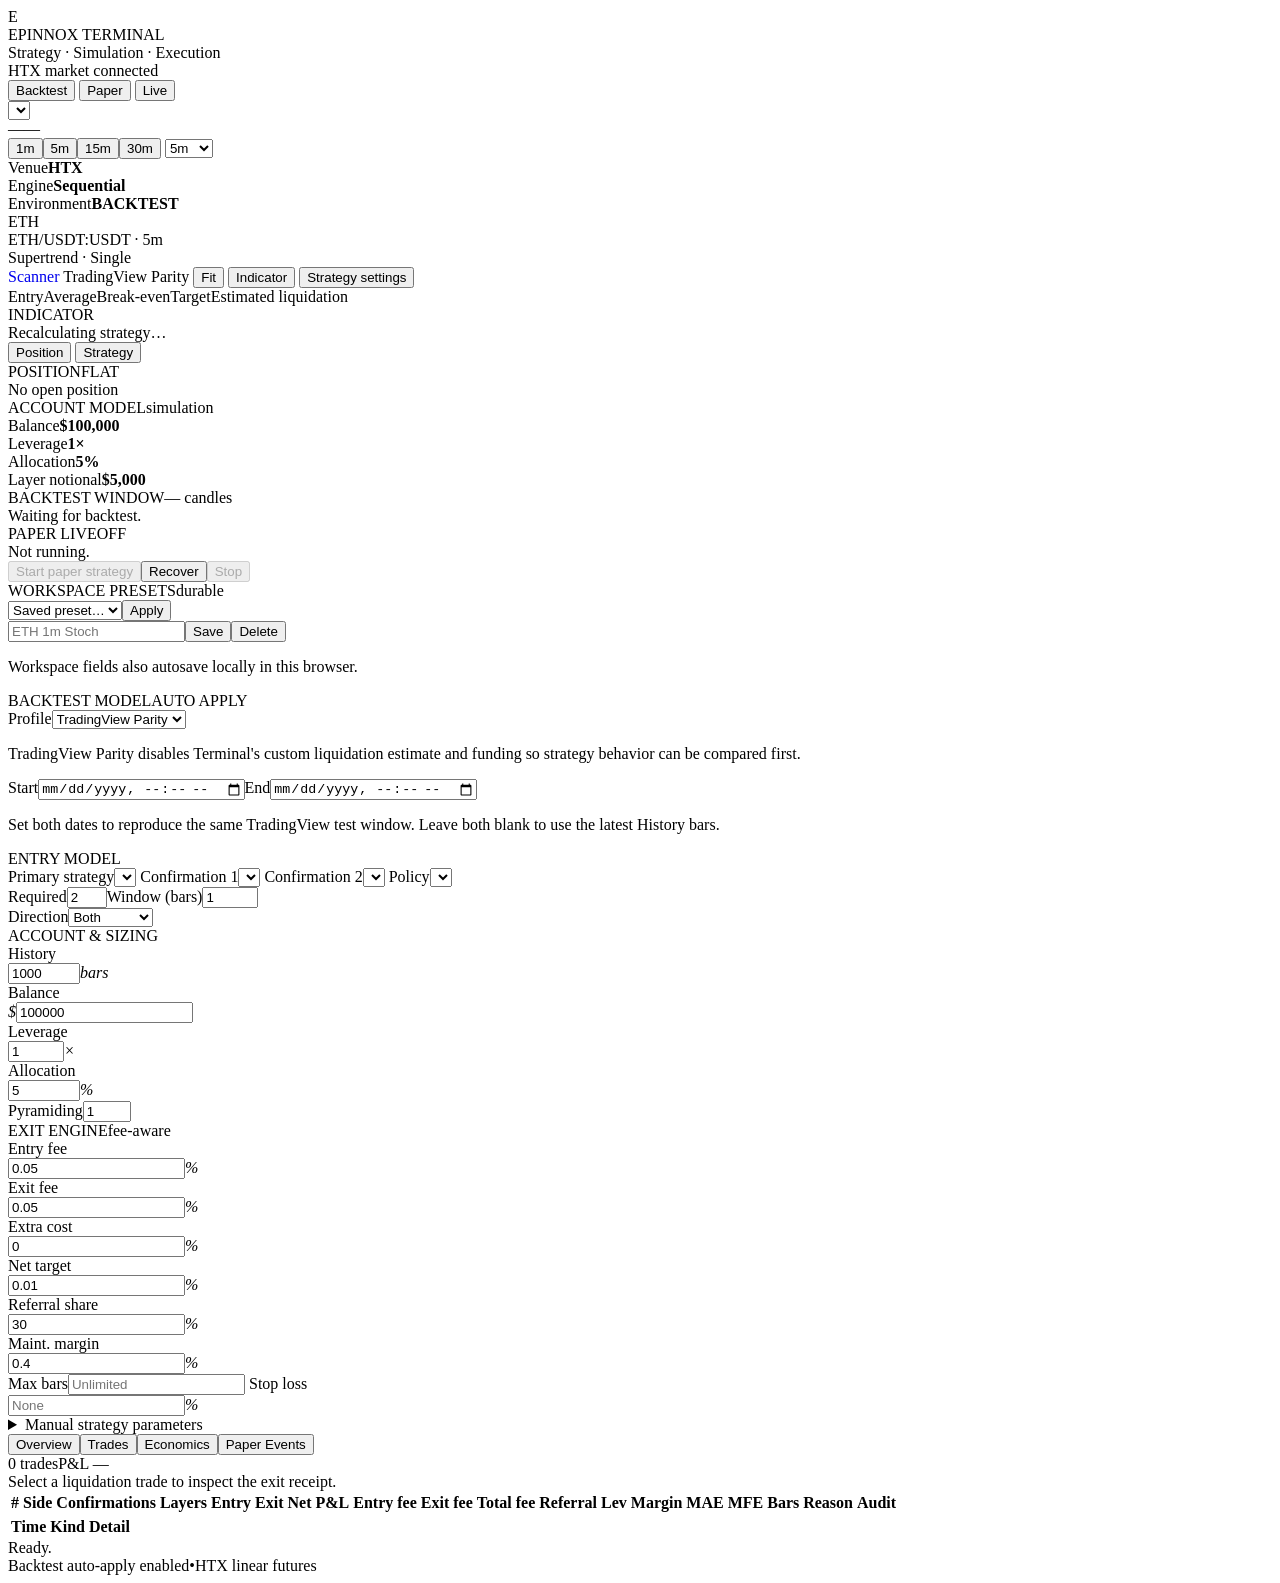
==== web/index.html @ 1a3b0a97 "feat: link chart workspace to opportunity scanner" ====
<!doctype html>
<html lang="en">
<head>
  <meta charset="utf-8" />
  <meta name="viewport" content="width=device-width,initial-scale=1" />
  <title>Epinnox Terminal</title>
  <link rel="stylesheet" href="/static/styles.css" />
</head>
<body>
  <div class="app-shell">
    <header class="topbar">
      <div class="brand-block">
        <div class="brand-mark">E</div>
        <div><div class="brand-name">EPINNOX TERMINAL</div><div class="brand-subtitle">Strategy · Simulation · Execution</div></div>
      </div>
      <div class="topbar-center"><span class="connection-dot"></span><span id="connectionText">HTX market connected</span></div>
      <div class="modes" aria-label="Operating mode">
        <button class="mode active" data-mode="BACKTEST"><span class="mode-dot"></span>Backtest</button>
        <button class="mode" data-mode="PAPER"><span class="mode-dot"></span>Paper</button>
        <button class="mode" data-mode="LIVE"><span class="mode-dot"></span>Live</button>
      </div>
    </header>

    <section class="market-strip">
      <div class="market-identity">
        <select id="symbol" class="symbol-select"></select>
        <div class="market-price-block"><span id="quotePrice" class="market-price">—</span><span id="quoteChange" class="market-change">—</span></div>
      </div>
      <div class="timeframes" aria-label="Timeframe">
        <button class="tf" data-tf="1m">1m</button><button class="tf active" data-tf="5m">5m</button><button class="tf" data-tf="15m">15m</button><button class="tf" data-tf="30m">30m</button>
        <select id="timeframe" class="sr-only"><option>1m</option><option selected>5m</option><option>15m</option><option>30m</option></select>
      </div>
      <div class="market-meta">
        <div><span>Venue</span><b>HTX</b></div><div><span>Engine</span><b>Sequential</b></div><div><span>Environment</span><b id="modeText">BACKTEST</b></div>
      </div>
    </section>

    <main class="workspace">
      <section class="chart-workspace">
        <div class="chart-toolbar">
          <div class="chart-title-group">
            <div class="symbol-badge">ETH</div>
            <div><div id="chartTitle" class="chart-title">ETH/USDT:USDT · 5m</div><div id="entryModelSummary" class="chart-subtitle">Supertrend · Single</div></div>
          </div>
          <div class="chart-actions">
            <a href="/scanner" class="chart-tool emphasis" style="text-decoration:none">Scanner</a>
            <span id="profileBadge" class="mini-tag">TradingView Parity</span>
            <button id="fitChart" class="chart-tool">Fit</button>
            <button id="toggleIndicator" class="chart-tool">Indicator</button>
            <button id="openStrategyTab" class="chart-tool emphasis">Strategy settings</button>
          </div>
        </div>
        <div class="chart-legend">
          <span><i class="legend-dot entry"></i>Entry</span><span><i class="legend-line avg"></i>Average</span><span><i class="legend-line be"></i>Break-even</span><span><i class="legend-line target"></i>Target</span><span><i class="legend-line liq"></i>Estimated liquidation</span>
        </div>
        <div class="chart-stage">
          <div id="chart"></div>
          <div id="indicatorPane" class="indicator-pane"><div class="pane-label">INDICATOR</div><div id="indicator"></div></div>
          <div id="recalcOverlay" class="recalc-overlay hidden"><span class="spinner"></span><span>Recalculating strategy…</span></div>
        </div>
      </section>

      <aside class="inspector">
        <div class="inspector-tabs">
          <button class="inspector-tab active" data-inspector-tab="positionPanel">Position</button>
          <button class="inspector-tab" data-inspector-tab="strategyPanel">Strategy</button>
        </div>

        <div id="positionPanel" class="inspector-panel active">
          <div class="inspector-section">
            <div class="section-heading"><span class="eyebrow">POSITION</span><span id="positionStatus" class="status-pill neutral">FLAT</span></div>
            <div id="openPosition" class="position-card">No open position</div>
          </div>
          <div class="inspector-section account-glance">
            <div class="section-heading"><span class="eyebrow">ACCOUNT MODEL</span><span class="mini-tag">simulation</span></div>
            <div class="glance-grid"><div><span>Balance</span><b id="glanceBalance">$100,000</b></div><div><span>Leverage</span><b id="glanceLeverage">1×</b></div><div><span>Allocation</span><b id="glanceAllocation">5%</b></div><div><span>Layer notional</span><b id="glanceNotional">$5,000</b></div></div>
          </div>
          <div class="inspector-section">
            <div class="section-heading"><span class="eyebrow">BACKTEST WINDOW</span><span id="windowCandles" class="mini-tag">— candles</span></div>
            <div id="windowSummary" class="paper-card">Waiting for backtest.</div>
          </div>
          <div class="inspector-section paper-section">
            <div class="section-heading"><span class="eyebrow">PAPER LIVE</span><span class="status-pill neutral" id="paperBadge">OFF</span></div>
            <div id="paperState" class="paper-card">Not running.</div>
            <div class="paper-actions"><button id="paperStart" class="paper-action" disabled>Start paper strategy</button><button id="paperRecover" class="paper-action hidden">Recover</button><button id="paperStop" class="danger-action" disabled>Stop</button></div>
          </div>
        </div>

        <div id="strategyPanel" class="inspector-panel">
          <div class="inspector-section">
            <div class="section-heading"><span class="eyebrow">WORKSPACE PRESETS</span><span class="mini-tag">durable</span></div>
            <div class="settings-grid">
              <div class="preset-row"><select id="namedPreset"><option value="">Saved preset…</option></select><button id="presetApply" class="chart-tool">Apply</button></div>
              <div class="preset-row"><input id="presetName" type="text" maxlength="80" placeholder="ETH 1m Stoch" /><button id="presetSave" class="chart-tool emphasis">Save</button><button id="presetDelete" class="danger-action">Delete</button></div>
              <p id="presetStatus" class="muted compact-help">Workspace fields also autosave locally in this browser.</p>
            </div>
          </div>
          <div class="inspector-section">
            <div class="section-heading"><span class="eyebrow">BACKTEST MODEL</span><span id="autoApplyBadge" class="status-pill long">AUTO APPLY</span></div>
            <div class="settings-grid">
              <label class="stack-setting"><span>Profile</span><select id="backtestProfile"><option>TradingView Parity</option><option>Simplified Isolated</option></select></label>
              <p id="profileHelp" class="muted compact-help">TradingView Parity disables Terminal's custom liquidation estimate and funding so strategy behavior can be compared first.</p>
              <div class="two-col"><label class="stack-setting"><span>Start</span><input id="startDate" type="datetime-local" /></label><label class="stack-setting"><span>End</span><input id="endDate" type="datetime-local" /></label></div>
              <p class="muted compact-help">Set both dates to reproduce the same TradingView test window. Leave both blank to use the latest History bars.</p>
            </div>
          </div>
          <div class="inspector-section">
            <div class="section-heading"><span class="eyebrow">ENTRY MODEL</span></div>
            <div class="settings-grid">
              <label class="stack-setting"><span>Primary strategy</span><select id="strategy"></select></label>
              <label class="stack-setting"><span>Confirmation 1</span><select id="confirm1"></select></label>
              <label class="stack-setting"><span>Confirmation 2</span><select id="confirm2"></select></label>
              <label class="stack-setting"><span>Policy</span><select id="confirmationPolicy"></select></label>
              <div class="two-col"><label class="stack-setting"><span>Required</span><input id="confirmationRequired" type="number" value="2" min="1" max="3" /></label><label class="stack-setting"><span>Window (bars)</span><input id="confirmationWindow" type="number" value="1" min="1" max="100" /></label></div>
              <label class="stack-setting"><span>Direction</span><select id="direction"><option>Both</option><option>Long Only</option><option>Short Only</option></select></label>
            </div>
          </div>
          <div class="inspector-section">
            <div class="section-heading"><span class="eyebrow">ACCOUNT & SIZING</span></div>
            <div class="settings-grid">
              <label class="setting-row"><span>History</span><div class="input-suffix"><input id="bars" type="number" value="1000" min="100" max="50000" step="100" /><em>bars</em></div></label>
              <label class="setting-row"><span>Balance</span><div class="input-prefix"><em>$</em><input id="balance" type="number" value="100000" step="100" /></div></label>
              <label class="setting-row"><span>Leverage</span><div class="input-suffix"><input id="leverage" type="number" value="1" min="1" max="200" /><em>×</em></div></label>
              <label class="setting-row"><span>Allocation</span><div class="input-suffix"><input id="allocation" type="number" value="5" min="0.1" max="100" step="0.1" /><em>%</em></div></label>
              <label class="setting-row"><span>Pyramiding</span><input id="pyramiding" type="number" value="1" min="1" max="20" /></label>
            </div>
          </div>
          <div class="inspector-section">
            <div class="section-heading"><span class="eyebrow">EXIT ENGINE</span><span class="mini-tag">fee-aware</span></div>
            <div class="settings-grid">
              <label class="setting-row"><span>Entry fee</span><div class="input-suffix"><input id="entryFee" type="number" value="0.05" step="0.001" /><em>%</em></div></label>
              <label class="setting-row"><span>Exit fee</span><div class="input-suffix"><input id="exitFee" type="number" value="0.05" step="0.001" /><em>%</em></div></label>
              <label class="setting-row"><span>Extra cost</span><div class="input-suffix"><input id="extraCost" type="number" value="0" step="0.001" /><em>%</em></div></label>
              <label class="setting-row highlight-setting"><span>Net target</span><div class="input-suffix"><input id="netTarget" type="number" value="0.01" step="0.001" /><em>%</em></div></label>
              <label class="setting-row"><span>Referral share</span><div class="input-suffix"><input id="referral" type="number" value="30" step="1" /><em>%</em></div></label>
              <label class="setting-row"><span>Maint. margin</span><div class="input-suffix"><input id="maintenance" type="number" value="0.4" step="0.1" /><em>%</em></div></label>
              <label class="setting-row"><span>Max bars</span><input id="maxBars" type="number" placeholder="Unlimited" /></label>
              <label class="setting-row"><span>Stop loss</span><div class="input-suffix"><input id="stopLoss" type="number" placeholder="None" step="0.1" /><em>%</em></div></label>
            </div>
            <details class="advanced-settings"><summary>Manual strategy parameters</summary><p class="muted">Leave blank for automatic timeframe presets.</p><textarea id="manualParams" rows="4" placeholder='{"atr":7,"factor":2.0}'></textarea></details>
          </div>
        </div>
      </aside>
    </main>

    <section class="bottom-dock">
      <div class="dock-header">
        <div class="tabbar"><button data-tab="tester" class="active">Overview</button><button data-tab="trades">Trades</button><button data-tab="economics">Economics</button><button data-tab="paperEvents">Paper Events</button></div>
        <div class="dock-summary"><span id="dockTrades">0 trades</span><span id="dockPnl">P&L —</span></div>
      </div>
      <div id="tester" class="tab"></div>
      <div id="trades" class="tab hidden">
        <div class="trade-audit" id="tradeAudit"><span class="muted">Select a liquidation trade to inspect the exit receipt.</span></div>
        <div class="table-wrap"><table><thead><tr><th>#</th><th>Side</th><th>Confirmations</th><th>Layers</th><th>Entry</th><th>Exit</th><th>Net P&L</th><th>Entry fee</th><th>Exit fee</th><th>Total fee</th><th>Referral</th><th>Lev</th><th>Margin</th><th>MAE</th><th>MFE</th><th>Bars</th><th>Reason</th><th>Audit</th></tr></thead><tbody id="tradeRows"></tbody></table></div>
      </div>
      <div id="economics" class="tab hidden"></div>
      <div id="paperEvents" class="tab hidden"><div class="table-wrap"><table><thead><tr><th>Time</th><th>Kind</th><th>Detail</th></tr></thead><tbody id="paperEventRows"></tbody></table></div></div>
    </section>

    <footer class="statusbar"><div class="status-left"><span class="status-led"></span><span id="status">Ready.</span></div><div class="status-right"><span id="autoStatus">Backtest auto-apply enabled</span><span class="separator">•</span><span>HTX linear futures</span></div></footer>
  </div>
  <script src="/static/persistence.js"></script>
  <script type="module" src="/static/app.js"></script>
</body>
</html>
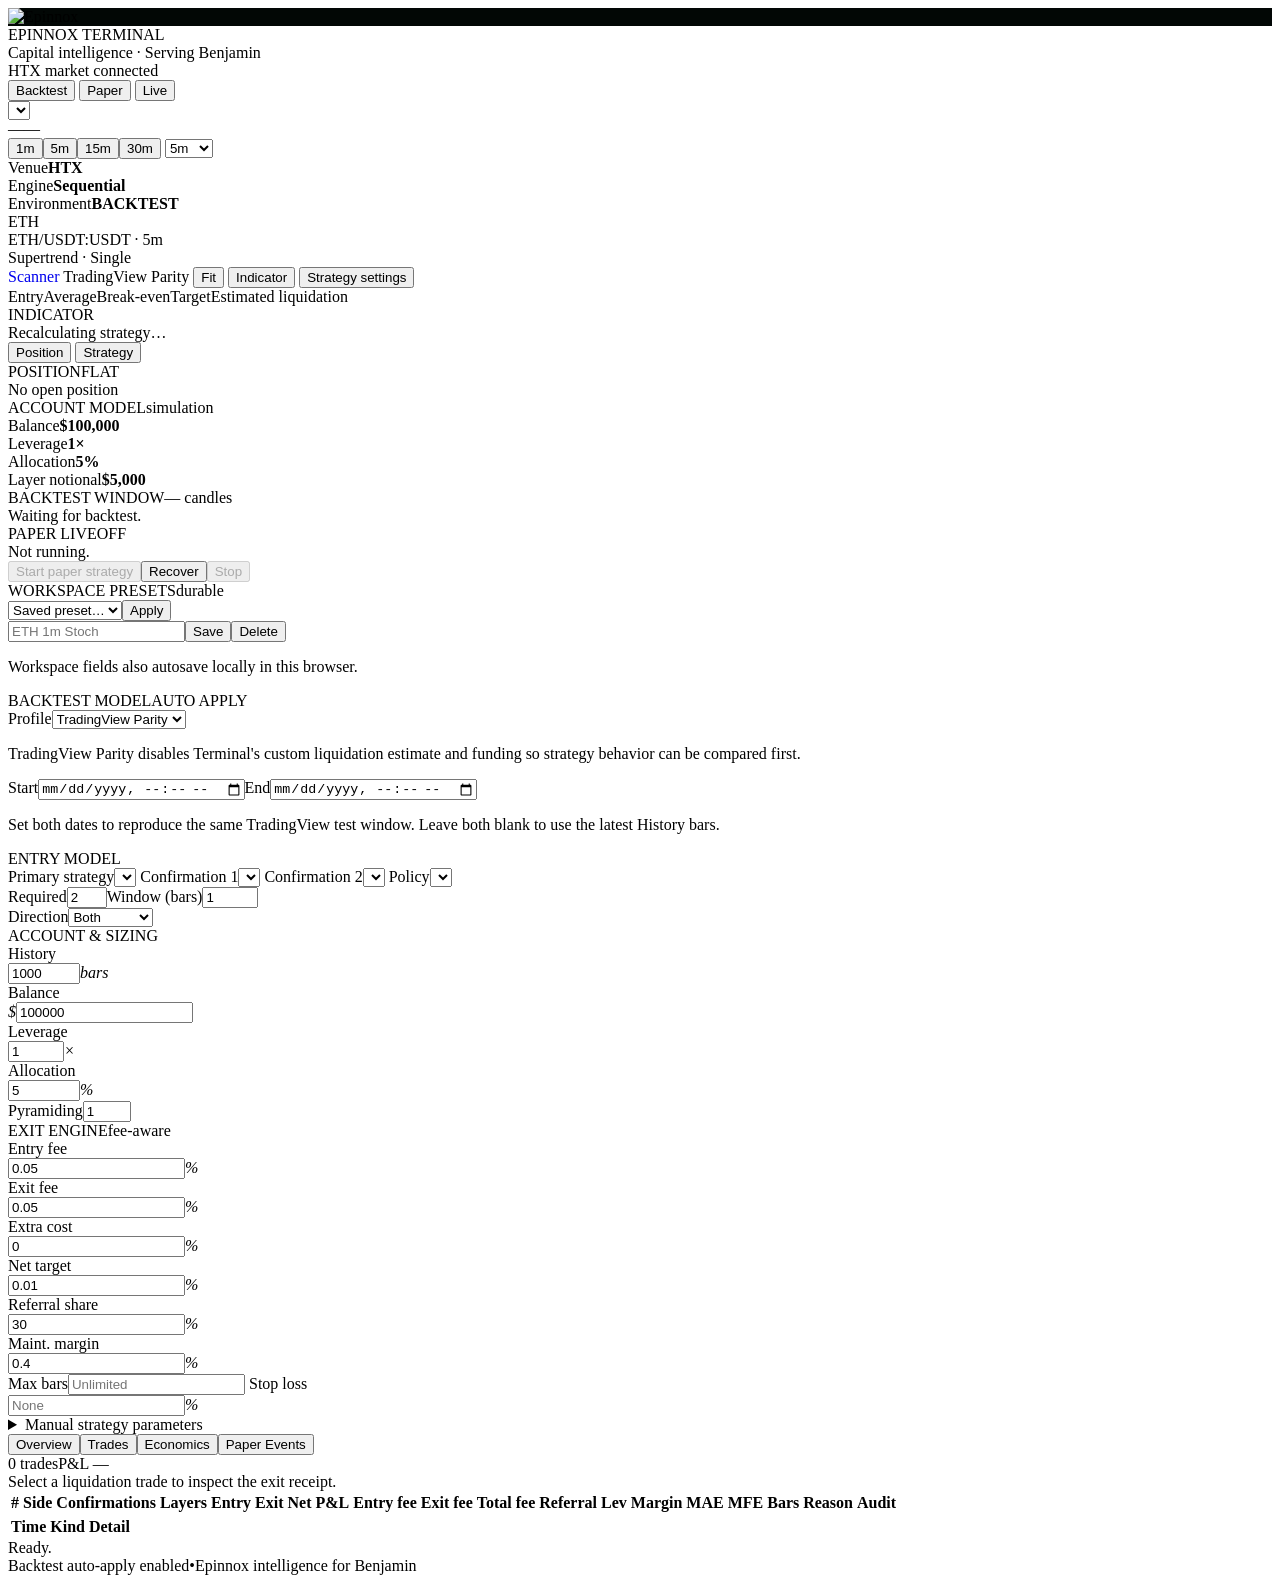
==== commit d8eb7c0b: "brand: apply new Epinnox identity to terminal" ====
--- a/web/index.html
+++ b/web/index.html
@@ -4,14 +4,15 @@
   <meta charset="utf-8" />
   <meta name="viewport" content="width=device-width,initial-scale=1" />
   <title>Epinnox Terminal</title>
+  <link rel="icon" type="image/webp" href="/static/assets/epinnox-mark.webp" />
   <link rel="stylesheet" href="/static/styles.css" />
 </head>
 <body>
   <div class="app-shell">
     <header class="topbar">
       <div class="brand-block">
-        <div class="brand-mark">E</div>
-        <div><div class="brand-name">EPINNOX TERMINAL</div><div class="brand-subtitle">Strategy · Simulation · Execution</div></div>
+        <div class="brand-mark" style="overflow:hidden;border-color:rgba(16,255,139,.42);background:#020705"><img src="/static/assets/epinnox-mark.webp" alt="Epinnox" style="width:100%;height:100%;display:block;object-fit:cover" /></div>
+        <div><div class="brand-name">EPINNOX TERMINAL</div><div class="brand-subtitle">Capital intelligence · Serving Benjamin</div></div>
       </div>
       <div class="topbar-center"><span class="connection-dot"></span><span id="connectionText">HTX market connected</span></div>
       <div class="modes" aria-label="Operating mode">
@@ -157,7 +158,7 @@
       <div id="paperEvents" class="tab hidden"><div class="table-wrap"><table><thead><tr><th>Time</th><th>Kind</th><th>Detail</th></tr></thead><tbody id="paperEventRows"></tbody></table></div></div>
     </section>
 
-    <footer class="statusbar"><div class="status-left"><span class="status-led"></span><span id="status">Ready.</span></div><div class="status-right"><span id="autoStatus">Backtest auto-apply enabled</span><span class="separator">•</span><span>HTX linear futures</span></div></footer>
+    <footer class="statusbar"><div class="status-left"><span class="status-led"></span><span id="status">Ready.</span></div><div class="status-right"><span id="autoStatus">Backtest auto-apply enabled</span><span class="separator">•</span><span>Epinnox intelligence for Benjamin</span></div></footer>
   </div>
   <script src="/static/persistence.js"></script>
   <script type="module" src="/static/app.js"></script>
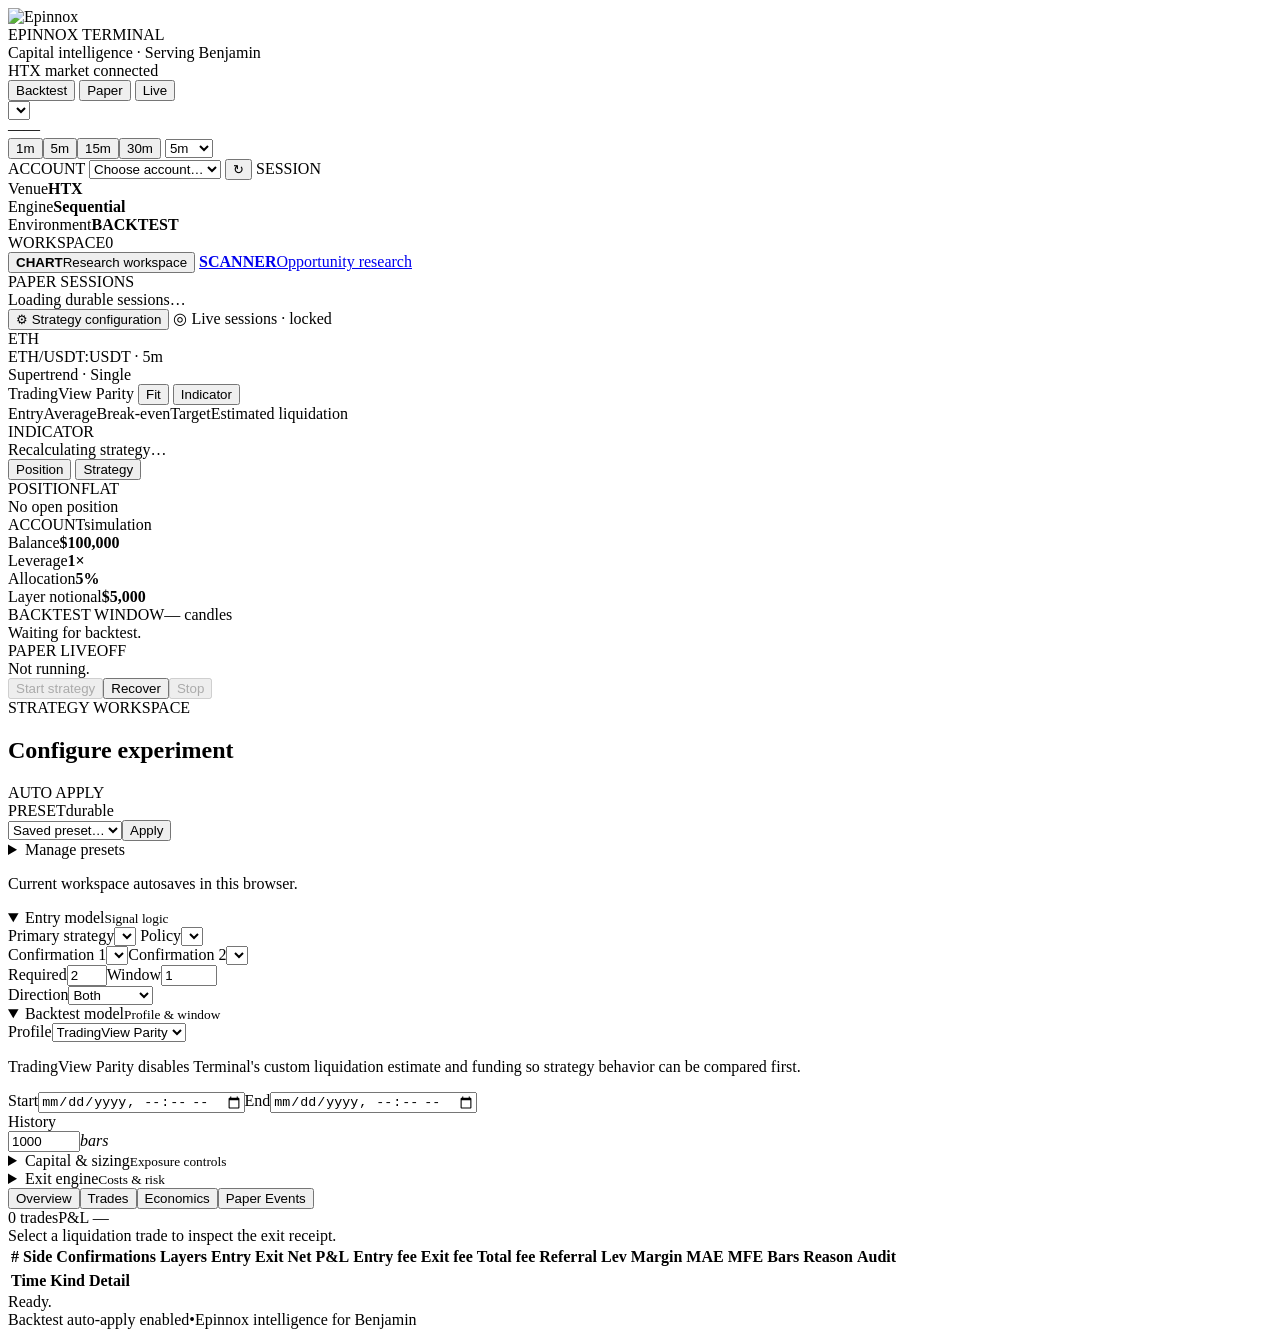
==== commit cf8338ea: "feat: finalize terminal command center frontend Rebase the final workspace redesign onto the latest " ====
--- a/web/index.html
+++ b/web/index.html
@@ -6,12 +6,14 @@
   <title>Epinnox Terminal</title>
   <link rel="icon" type="image/webp" href="/static/assets/epinnox-mark.webp" />
   <link rel="stylesheet" href="/static/styles.css" />
+  <link rel="stylesheet" href="/static/workstation.css" />
+  <link rel="stylesheet" href="/static/v4-shell.css" />
 </head>
 <body>
   <div class="app-shell">
     <header class="topbar">
       <div class="brand-block">
-        <div class="brand-mark" style="overflow:hidden;border-color:rgba(16,255,139,.42);background:#020705"><img src="/static/assets/epinnox-mark.webp" alt="Epinnox" style="width:100%;height:100%;display:block;object-fit:cover" /></div>
+        <div class="brand-mark"><img src="/static/assets/epinnox-mark.webp" alt="Epinnox" /></div>
         <div><div class="brand-name">EPINNOX TERMINAL</div><div class="brand-subtitle">Capital intelligence · Serving Benjamin</div></div>
       </div>
       <div class="topbar-center"><span class="connection-dot"></span><span id="connectionText">HTX market connected</span></div>
@@ -24,12 +26,18 @@
 
     <section class="market-strip">
       <div class="market-identity">
-        <select id="symbol" class="symbol-select"></select>
+        <select id="symbol" class="symbol-select" aria-label="Market symbol"></select>
         <div class="market-price-block"><span id="quotePrice" class="market-price">—</span><span id="quoteChange" class="market-change">—</span></div>
       </div>
       <div class="timeframes" aria-label="Timeframe">
         <button class="tf" data-tf="1m">1m</button><button class="tf active" data-tf="5m">5m</button><button class="tf" data-tf="15m">15m</button><button class="tf" data-tf="30m">30m</button>
         <select id="timeframe" class="sr-only"><option>1m</option><option selected>5m</option><option>15m</option><option>30m</option></select>
+      </div>
+      <div id="executionContext" class="execution-context hidden" aria-label="Execution account context">
+        <span class="context-label">ACCOUNT</span>
+        <select id="accountSelector" aria-label="Execution account"><option value="">Choose account…</option></select>
+        <button id="refreshAccounts" class="context-refresh" title="Refresh Epinnox Online accounts" aria-label="Refresh accounts">↻</button>
+        <span id="accountContextBadge" class="context-badge">SESSION</span>
       </div>
       <div class="market-meta">
         <div><span>Venue</span><b>HTX</b></div><div><span>Engine</span><b>Sequential</b></div><div><span>Environment</span><b id="modeText">BACKTEST</b></div>
@@ -37,18 +45,30 @@
     </section>
 
     <main class="workspace">
+      <aside id="sessionRail" class="session-rail" aria-label="Workspaces and paper sessions">
+        <div class="rail-head"><span class="rail-kicker">WORKSPACE</span><span id="sessionCount" class="rail-count">0</span></div>
+        <div class="rail-primary">
+          <button id="railBacktest" class="rail-workspace active" type="button"><strong>CHART</strong><span>Research workspace</span></button>
+          <a class="rail-workspace rail-workspace-link" href="/scanner"><strong>SCANNER</strong><span>Opportunity research</span></a>
+        </div>
+        <div class="rail-section-label">PAPER SESSIONS</div>
+        <div id="sessionList" class="session-list"><div class="rail-empty">Loading durable sessions…</div></div>
+        <div class="rail-foot">
+          <button id="railStrategy" class="rail-link rail-button" type="button">⚙ Strategy configuration</button>
+          <span class="rail-link" aria-disabled="true">◎ Live sessions · locked</span>
+        </div>
+      </aside>
+
       <section class="chart-workspace">
         <div class="chart-toolbar">
           <div class="chart-title-group">
             <div class="symbol-badge">ETH</div>
-            <div><div id="chartTitle" class="chart-title">ETH/USDT:USDT · 5m</div><div id="entryModelSummary" class="chart-subtitle">Supertrend · Single</div></div>
+            <div class="chart-identity-copy"><div id="chartTitle" class="chart-title">ETH/USDT:USDT · 5m</div><div id="entryModelSummary" class="chart-subtitle">Supertrend · Single</div></div>
           </div>
-          <div class="chart-actions">
-            <a href="/scanner" class="chart-tool emphasis" style="text-decoration:none">Scanner</a>
-            <span id="profileBadge" class="mini-tag">TradingView Parity</span>
-            <button id="fitChart" class="chart-tool">Fit</button>
-            <button id="toggleIndicator" class="chart-tool">Indicator</button>
-            <button id="openStrategyTab" class="chart-tool emphasis">Strategy settings</button>
+          <div class="chart-actions" aria-label="Chart controls">
+            <span id="profileBadge" class="mini-tag chart-profile">TradingView Parity</span>
+            <button id="fitChart" class="chart-tool" title="Fit chart">Fit</button>
+            <button id="toggleIndicator" class="chart-tool" title="Toggle indicator pane">Indicator</button>
           </div>
         </div>
         <div class="chart-legend">
@@ -68,12 +88,12 @@
         </div>
 
         <div id="positionPanel" class="inspector-panel active">
-          <div class="inspector-section">
+          <div class="inspector-section inspector-hero-section">
             <div class="section-heading"><span class="eyebrow">POSITION</span><span id="positionStatus" class="status-pill neutral">FLAT</span></div>
             <div id="openPosition" class="position-card">No open position</div>
           </div>
           <div class="inspector-section account-glance">
-            <div class="section-heading"><span class="eyebrow">ACCOUNT MODEL</span><span class="mini-tag">simulation</span></div>
+            <div class="section-heading"><span class="eyebrow">ACCOUNT</span><span class="mini-tag">simulation</span></div>
             <div class="glance-grid"><div><span>Balance</span><b id="glanceBalance">$100,000</b></div><div><span>Leverage</span><b id="glanceLeverage">1×</b></div><div><span>Allocation</span><b id="glanceAllocation">5%</b></div><div><span>Layer notional</span><b id="glanceNotional">$5,000</b></div></div>
           </div>
           <div class="inspector-section">
@@ -83,63 +103,76 @@
           <div class="inspector-section paper-section">
             <div class="section-heading"><span class="eyebrow">PAPER LIVE</span><span class="status-pill neutral" id="paperBadge">OFF</span></div>
             <div id="paperState" class="paper-card">Not running.</div>
-            <div class="paper-actions"><button id="paperStart" class="paper-action" disabled>Start paper strategy</button><button id="paperRecover" class="paper-action hidden">Recover</button><button id="paperStop" class="danger-action" disabled>Stop</button></div>
+            <div class="paper-actions"><button id="paperStart" class="paper-action" disabled>Start strategy</button><button id="paperRecover" class="paper-action hidden">Recover</button><button id="paperStop" class="danger-action" disabled>Stop</button></div>
           </div>
         </div>
 
         <div id="strategyPanel" class="inspector-panel">
-          <div class="inspector-section">
-            <div class="section-heading"><span class="eyebrow">WORKSPACE PRESETS</span><span class="mini-tag">durable</span></div>
-            <div class="settings-grid">
-              <div class="preset-row"><select id="namedPreset"><option value="">Saved preset…</option></select><button id="presetApply" class="chart-tool">Apply</button></div>
-              <div class="preset-row"><input id="presetName" type="text" maxlength="80" placeholder="ETH 1m Stoch" /><button id="presetSave" class="chart-tool emphasis">Save</button><button id="presetDelete" class="danger-action">Delete</button></div>
-              <p id="presetStatus" class="muted compact-help">Workspace fields also autosave locally in this browser.</p>
+          <div class="strategy-headline">
+            <div><span class="eyebrow">STRATEGY WORKSPACE</span><h2>Configure experiment</h2></div>
+            <span id="autoApplyBadge" class="status-pill long">AUTO APPLY</span>
+          </div>
+
+          <div class="inspector-section preset-compact-section">
+            <div class="section-heading"><span class="eyebrow">PRESET</span><span class="mini-tag">durable</span></div>
+            <div class="preset-primary-row"><select id="namedPreset"><option value="">Saved preset…</option></select><button id="presetApply" class="chart-tool">Apply</button></div>
+            <details class="preset-manager">
+              <summary>Manage presets</summary>
+              <div class="preset-save-row"><input id="presetName" type="text" maxlength="80" placeholder="Name current setup" /><button id="presetSave" class="chart-tool emphasis">Save</button><button id="presetDelete" class="danger-action">Delete</button></div>
+            </details>
+            <p id="presetStatus" class="muted compact-help">Current workspace autosaves in this browser.</p>
+          </div>
+
+          <details class="inspector-disclosure" open>
+            <summary><span>Entry model</span><small>Signal logic</small></summary>
+            <div class="inspector-section disclosure-body">
+              <div class="settings-grid">
+                <label class="stack-setting"><span>Primary strategy</span><select id="strategy"></select></label>
+                <label class="stack-setting"><span>Policy</span><select id="confirmationPolicy"></select></label>
+                <div class="two-col"><label class="stack-setting"><span>Confirmation 1</span><select id="confirm1"></select></label><label class="stack-setting"><span>Confirmation 2</span><select id="confirm2"></select></label></div>
+                <div class="two-col"><label class="stack-setting"><span>Required</span><input id="confirmationRequired" type="number" value="2" min="1" max="3" /></label><label class="stack-setting"><span>Window</span><input id="confirmationWindow" type="number" value="1" min="1" max="100" /></label></div>
+                <label class="stack-setting"><span>Direction</span><select id="direction"><option>Both</option><option>Long Only</option><option>Short Only</option></select></label>
+              </div>
             </div>
-          </div>
-          <div class="inspector-section">
-            <div class="section-heading"><span class="eyebrow">BACKTEST MODEL</span><span id="autoApplyBadge" class="status-pill long">AUTO APPLY</span></div>
-            <div class="settings-grid">
-              <label class="stack-setting"><span>Profile</span><select id="backtestProfile"><option>TradingView Parity</option><option>Simplified Isolated</option></select></label>
-              <p id="profileHelp" class="muted compact-help">TradingView Parity disables Terminal's custom liquidation estimate and funding so strategy behavior can be compared first.</p>
-              <div class="two-col"><label class="stack-setting"><span>Start</span><input id="startDate" type="datetime-local" /></label><label class="stack-setting"><span>End</span><input id="endDate" type="datetime-local" /></label></div>
-              <p class="muted compact-help">Set both dates to reproduce the same TradingView test window. Leave both blank to use the latest History bars.</p>
+          </details>
+
+          <details class="inspector-disclosure" open>
+            <summary><span>Backtest model</span><small>Profile & window</small></summary>
+            <div class="inspector-section disclosure-body">
+              <div class="settings-grid">
+                <label class="stack-setting"><span>Profile</span><select id="backtestProfile"><option>TradingView Parity</option><option>Simplified Isolated</option></select></label>
+                <p id="profileHelp" class="muted compact-help">TradingView Parity disables Terminal's custom liquidation estimate and funding so strategy behavior can be compared first.</p>
+                <div class="two-col"><label class="stack-setting"><span>Start</span><input id="startDate" type="datetime-local" /></label><label class="stack-setting"><span>End</span><input id="endDate" type="datetime-local" /></label></div>
+                <label class="setting-row"><span>History</span><div class="input-suffix"><input id="bars" type="number" value="1000" min="100" max="50000" step="100" /><em>bars</em></div></label>
+              </div>
             </div>
-          </div>
-          <div class="inspector-section">
-            <div class="section-heading"><span class="eyebrow">ENTRY MODEL</span></div>
-            <div class="settings-grid">
-              <label class="stack-setting"><span>Primary strategy</span><select id="strategy"></select></label>
-              <label class="stack-setting"><span>Confirmation 1</span><select id="confirm1"></select></label>
-              <label class="stack-setting"><span>Confirmation 2</span><select id="confirm2"></select></label>
-              <label class="stack-setting"><span>Policy</span><select id="confirmationPolicy"></select></label>
-              <div class="two-col"><label class="stack-setting"><span>Required</span><input id="confirmationRequired" type="number" value="2" min="1" max="3" /></label><label class="stack-setting"><span>Window (bars)</span><input id="confirmationWindow" type="number" value="1" min="1" max="100" /></label></div>
-              <label class="stack-setting"><span>Direction</span><select id="direction"><option>Both</option><option>Long Only</option><option>Short Only</option></select></label>
+          </details>
+
+          <details class="inspector-disclosure">
+            <summary><span>Capital & sizing</span><small>Exposure controls</small></summary>
+            <div class="inspector-section disclosure-body">
+              <div class="settings-grid">
+                <label class="setting-row"><span>Balance</span><div class="input-prefix"><em>$</em><input id="balance" type="number" value="100000" step="100" /></div></label>
+                <label class="setting-row"><span>Leverage</span><div class="input-suffix"><input id="leverage" type="number" value="1" min="1" max="200" /><em>×</em></div></label>
+                <label class="setting-row"><span>Allocation</span><div class="input-suffix"><input id="allocation" type="number" value="5" min="0.1" max="100" step="0.1" /><em>%</em></div></label>
+                <label class="setting-row"><span>Pyramiding</span><input id="pyramiding" type="number" value="1" min="1" max="20" /></label>
+              </div>
             </div>
-          </div>
-          <div class="inspector-section">
-            <div class="section-heading"><span class="eyebrow">ACCOUNT & SIZING</span></div>
-            <div class="settings-grid">
-              <label class="setting-row"><span>History</span><div class="input-suffix"><input id="bars" type="number" value="1000" min="100" max="50000" step="100" /><em>bars</em></div></label>
-              <label class="setting-row"><span>Balance</span><div class="input-prefix"><em>$</em><input id="balance" type="number" value="100000" step="100" /></div></label>
-              <label class="setting-row"><span>Leverage</span><div class="input-suffix"><input id="leverage" type="number" value="1" min="1" max="200" /><em>×</em></div></label>
-              <label class="setting-row"><span>Allocation</span><div class="input-suffix"><input id="allocation" type="number" value="5" min="0.1" max="100" step="0.1" /><em>%</em></div></label>
-              <label class="setting-row"><span>Pyramiding</span><input id="pyramiding" type="number" value="1" min="1" max="20" /></label>
+          </details>
+
+          <details class="inspector-disclosure">
+            <summary><span>Exit engine</span><small>Costs & risk</small></summary>
+            <div class="inspector-section disclosure-body">
+              <div class="settings-grid">
+                <label class="setting-row"><span>Net target</span><div class="input-suffix"><input id="netTarget" type="number" value="0.01" step="0.001" /><em>%</em></div></label>
+                <div class="two-col compact-fields"><label class="stack-setting"><span>Entry fee</span><input id="entryFee" type="number" value="0.05" step="0.001" /></label><label class="stack-setting"><span>Exit fee</span><input id="exitFee" type="number" value="0.05" step="0.001" /></label></div>
+                <div class="two-col compact-fields"><label class="stack-setting"><span>Extra cost %</span><input id="extraCost" type="number" value="0" step="0.001" /></label><label class="stack-setting"><span>Referral %</span><input id="referral" type="number" value="30" step="1" /></label></div>
+                <div class="two-col compact-fields"><label class="stack-setting"><span>Maint. margin %</span><input id="maintenance" type="number" value="0.4" step="0.1" /></label><label class="stack-setting"><span>Max bars</span><input id="maxBars" type="number" placeholder="Unlimited" /></label></div>
+                <label class="setting-row"><span>Stop loss</span><div class="input-suffix"><input id="stopLoss" type="number" placeholder="None" step="0.1" /><em>%</em></div></label>
+                <details class="advanced-settings"><summary>Manual strategy parameters</summary><p class="muted">Leave blank for automatic timeframe presets.</p><textarea id="manualParams" rows="4" placeholder='{"atr":7,"factor":2.0}'></textarea></details>
+              </div>
             </div>
-          </div>
-          <div class="inspector-section">
-            <div class="section-heading"><span class="eyebrow">EXIT ENGINE</span><span class="mini-tag">fee-aware</span></div>
-            <div class="settings-grid">
-              <label class="setting-row"><span>Entry fee</span><div class="input-suffix"><input id="entryFee" type="number" value="0.05" step="0.001" /><em>%</em></div></label>
-              <label class="setting-row"><span>Exit fee</span><div class="input-suffix"><input id="exitFee" type="number" value="0.05" step="0.001" /><em>%</em></div></label>
-              <label class="setting-row"><span>Extra cost</span><div class="input-suffix"><input id="extraCost" type="number" value="0" step="0.001" /><em>%</em></div></label>
-              <label class="setting-row highlight-setting"><span>Net target</span><div class="input-suffix"><input id="netTarget" type="number" value="0.01" step="0.001" /><em>%</em></div></label>
-              <label class="setting-row"><span>Referral share</span><div class="input-suffix"><input id="referral" type="number" value="30" step="1" /><em>%</em></div></label>
-              <label class="setting-row"><span>Maint. margin</span><div class="input-suffix"><input id="maintenance" type="number" value="0.4" step="0.1" /><em>%</em></div></label>
-              <label class="setting-row"><span>Max bars</span><input id="maxBars" type="number" placeholder="Unlimited" /></label>
-              <label class="setting-row"><span>Stop loss</span><div class="input-suffix"><input id="stopLoss" type="number" placeholder="None" step="0.1" /><em>%</em></div></label>
-            </div>
-            <details class="advanced-settings"><summary>Manual strategy parameters</summary><p class="muted">Leave blank for automatic timeframe presets.</p><textarea id="manualParams" rows="4" placeholder='{"atr":7,"factor":2.0}'></textarea></details>
-          </div>
+          </details>
         </div>
       </aside>
     </main>
@@ -150,10 +183,7 @@
         <div class="dock-summary"><span id="dockTrades">0 trades</span><span id="dockPnl">P&L —</span></div>
       </div>
       <div id="tester" class="tab"></div>
-      <div id="trades" class="tab hidden">
-        <div class="trade-audit" id="tradeAudit"><span class="muted">Select a liquidation trade to inspect the exit receipt.</span></div>
-        <div class="table-wrap"><table><thead><tr><th>#</th><th>Side</th><th>Confirmations</th><th>Layers</th><th>Entry</th><th>Exit</th><th>Net P&L</th><th>Entry fee</th><th>Exit fee</th><th>Total fee</th><th>Referral</th><th>Lev</th><th>Margin</th><th>MAE</th><th>MFE</th><th>Bars</th><th>Reason</th><th>Audit</th></tr></thead><tbody id="tradeRows"></tbody></table></div>
-      </div>
+      <div id="trades" class="tab hidden"><div class="trade-audit" id="tradeAudit"><span class="muted">Select a liquidation trade to inspect the exit receipt.</span></div><div class="table-wrap"><table><thead><tr><th>#</th><th>Side</th><th>Confirmations</th><th>Layers</th><th>Entry</th><th>Exit</th><th>Net P&L</th><th>Entry fee</th><th>Exit fee</th><th>Total fee</th><th>Referral</th><th>Lev</th><th>Margin</th><th>MAE</th><th>MFE</th><th>Bars</th><th>Reason</th><th>Audit</th></tr></thead><tbody id="tradeRows"></tbody></table></div></div>
       <div id="economics" class="tab hidden"></div>
       <div id="paperEvents" class="tab hidden"><div class="table-wrap"><table><thead><tr><th>Time</th><th>Kind</th><th>Detail</th></tr></thead><tbody id="paperEventRows"></tbody></table></div></div>
     </section>
@@ -161,6 +191,7 @@
     <footer class="statusbar"><div class="status-left"><span class="status-led"></span><span id="status">Ready.</span></div><div class="status-right"><span id="autoStatus">Backtest auto-apply enabled</span><span class="separator">•</span><span>Epinnox intelligence for Benjamin</span></div></footer>
   </div>
   <script src="/static/persistence.js"></script>
+  <script src="/static/v4-shell.js" defer></script>
   <script type="module" src="/static/app.js"></script>
 </body>
-</html>
+</html>
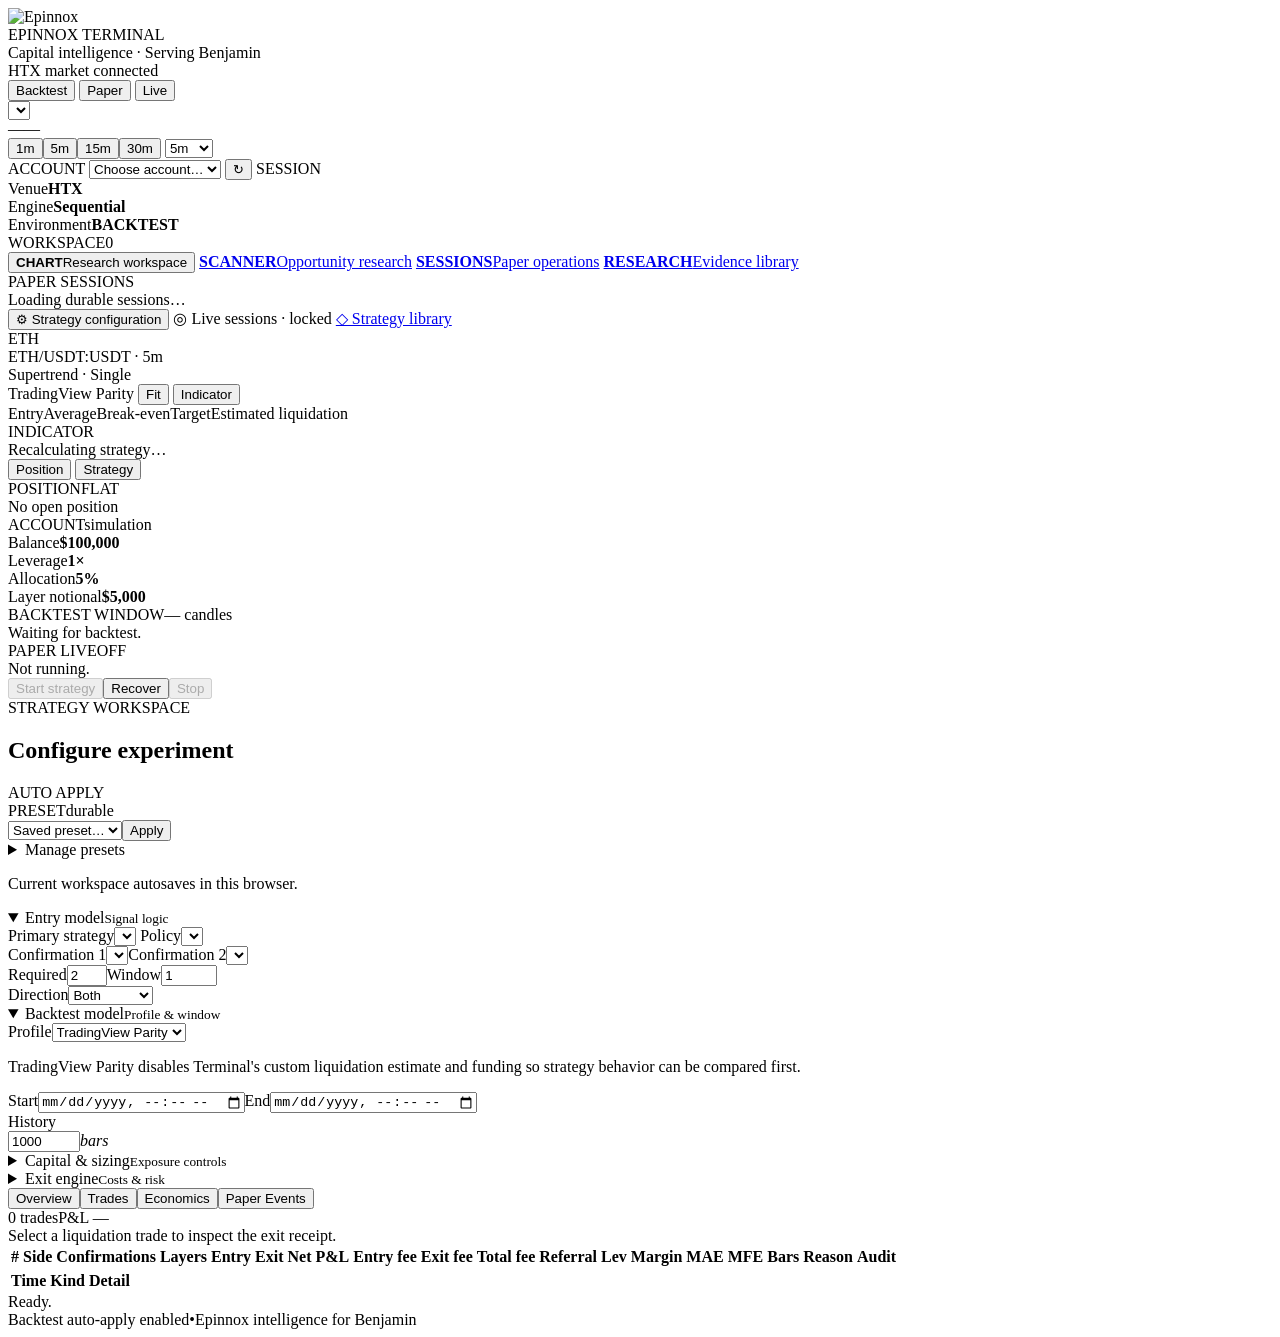
==== commit 5d75eb7d: "refactor: make canonical chart shell first-paint static" ====
--- a/web/index.html
+++ b/web/index.html
@@ -8,8 +8,11 @@
   <link rel="stylesheet" href="/static/styles.css" />
   <link rel="stylesheet" href="/static/workstation.css" />
   <link rel="stylesheet" href="/static/v4-shell.css" />
+  <link rel="stylesheet" href="/static/v4-workbench.css" />
+  <link rel="stylesheet" href="/static/v4-universe.css" />
+  <link rel="stylesheet" href="/static/v5-chart-workspace.css" />
 </head>
-<body>
+<body class="v5-chart-active">
   <div class="app-shell">
     <header class="topbar">
       <div class="brand-block">
@@ -50,12 +53,15 @@
         <div class="rail-primary">
           <button id="railBacktest" class="rail-workspace active" type="button"><strong>CHART</strong><span>Research workspace</span></button>
           <a class="rail-workspace rail-workspace-link" href="/scanner"><strong>SCANNER</strong><span>Opportunity research</span></a>
+          <a class="rail-workspace rail-workspace-link" href="/sessions"><strong>SESSIONS</strong><span>Paper operations</span></a>
+          <a class="rail-workspace rail-workspace-link" href="/research"><strong>RESEARCH</strong><span>Evidence library</span></a>
         </div>
         <div class="rail-section-label">PAPER SESSIONS</div>
         <div id="sessionList" class="session-list"><div class="rail-empty">Loading durable sessions…</div></div>
         <div class="rail-foot">
-          <button id="railStrategy" class="rail-link rail-button" type="button">⚙ Strategy configuration</button>
+          <button id="openStrategyTab" class="rail-link rail-button" type="button">⚙ Strategy configuration</button>
           <span class="rail-link" aria-disabled="true">◎ Live sessions · locked</span>
+          <a class="rail-link" href="/strategies">◇ Strategy library</a>
         </div>
       </aside>
 
@@ -192,6 +198,9 @@
   </div>
   <script src="/static/persistence.js"></script>
   <script src="/static/v4-shell.js" defer></script>
+  <script src="/static/v4-workbench.js" defer></script>
+  <script src="/static/v4-universe.js" defer></script>
+  <script src="/static/v5-chart-workspace.js" defer></script>
   <script type="module" src="/static/app.js"></script>
 </body>
 </html>
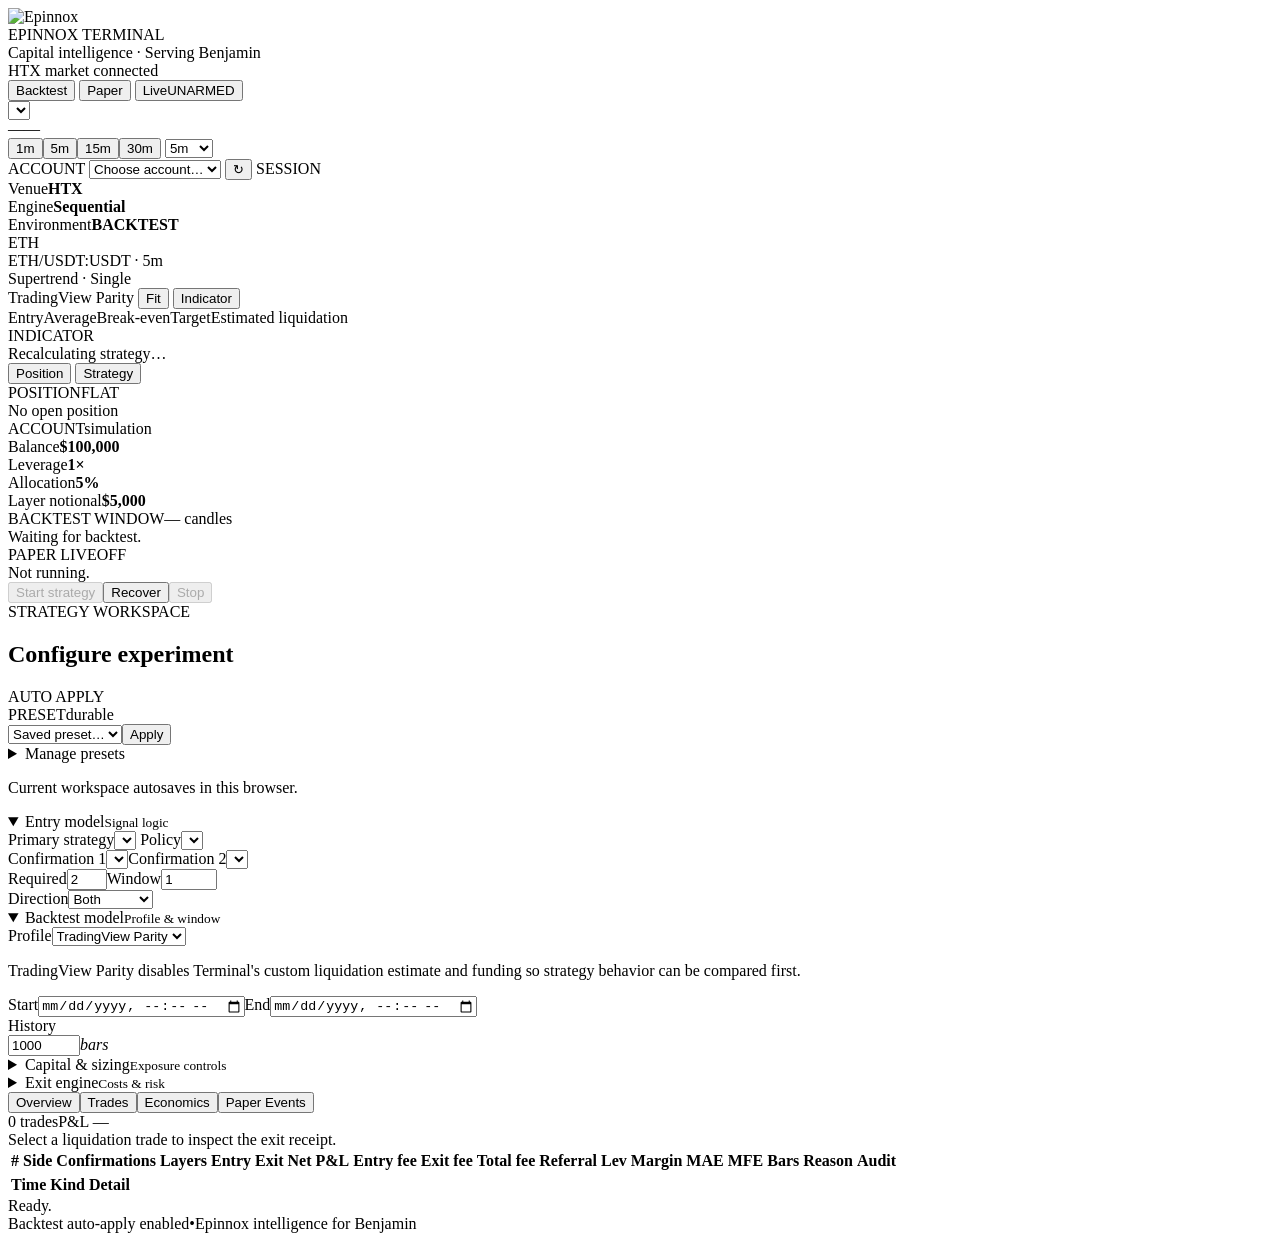
==== commit 760acd95: "Finish canonical frontend shell and close product-page gaps. Unify chrome across all five pages, fix" ====
--- a/web/index.html
+++ b/web/index.html
@@ -11,6 +11,7 @@
   <link rel="stylesheet" href="/static/v4-workbench.css" />
   <link rel="stylesheet" href="/static/v4-universe.css" />
   <link rel="stylesheet" href="/static/v5-chart-workspace.css" />
+  <link rel="stylesheet" href="/static/product-chrome.css" />
 </head>
 <body class="v5-chart-active">
   <div class="app-shell">
@@ -23,7 +24,7 @@
       <div class="modes" aria-label="Operating mode">
         <button class="mode active" data-mode="BACKTEST"><span class="mode-dot"></span>Backtest</button>
         <button class="mode" data-mode="PAPER"><span class="mode-dot"></span>Paper</button>
-        <button class="mode" data-mode="LIVE"><span class="mode-dot"></span>Live</button>
+        <button class="mode mode-unarmed" data-mode="LIVE" title="Live mode is visible but unarmed · real order routing stays closed"><span class="mode-dot"></span>Live<span class="mode-lock">UNARMED</span></button>
       </div>
     </header>
 
@@ -48,22 +49,7 @@
     </section>
 
     <main class="workspace">
-      <aside id="sessionRail" class="session-rail" aria-label="Workspaces and paper sessions">
-        <div class="rail-head"><span class="rail-kicker">WORKSPACE</span><span id="sessionCount" class="rail-count">0</span></div>
-        <div class="rail-primary">
-          <button id="railBacktest" class="rail-workspace active" type="button"><strong>CHART</strong><span>Research workspace</span></button>
-          <a class="rail-workspace rail-workspace-link" href="/scanner"><strong>SCANNER</strong><span>Opportunity research</span></a>
-          <a class="rail-workspace rail-workspace-link" href="/sessions"><strong>SESSIONS</strong><span>Paper operations</span></a>
-          <a class="rail-workspace rail-workspace-link" href="/research"><strong>RESEARCH</strong><span>Evidence library</span></a>
-        </div>
-        <div class="rail-section-label">PAPER SESSIONS</div>
-        <div id="sessionList" class="session-list"><div class="rail-empty">Loading durable sessions…</div></div>
-        <div class="rail-foot">
-          <button id="openStrategyTab" class="rail-link rail-button" type="button">⚙ Strategy configuration</button>
-          <span class="rail-link" aria-disabled="true">◎ Live sessions · locked</span>
-          <a class="rail-link" href="/strategies">◇ Strategy library</a>
-        </div>
-      </aside>
+      <aside id="sessionRail" class="session-rail" aria-label="Command center placeholder"></aside>
 
       <section class="chart-workspace">
         <div class="chart-toolbar">
@@ -197,6 +183,7 @@
     <footer class="statusbar"><div class="status-left"><span class="status-led"></span><span id="status">Ready.</span></div><div class="status-right"><span id="autoStatus">Backtest auto-apply enabled</span><span class="separator">•</span><span>Epinnox intelligence for Benjamin</span></div></footer>
   </div>
   <script src="/static/persistence.js"></script>
+  <script src="/static/product-chrome.js" defer></script>
   <script src="/static/v4-shell.js" defer></script>
   <script src="/static/v4-workbench.js" defer></script>
   <script src="/static/v4-universe.js" defer></script>
